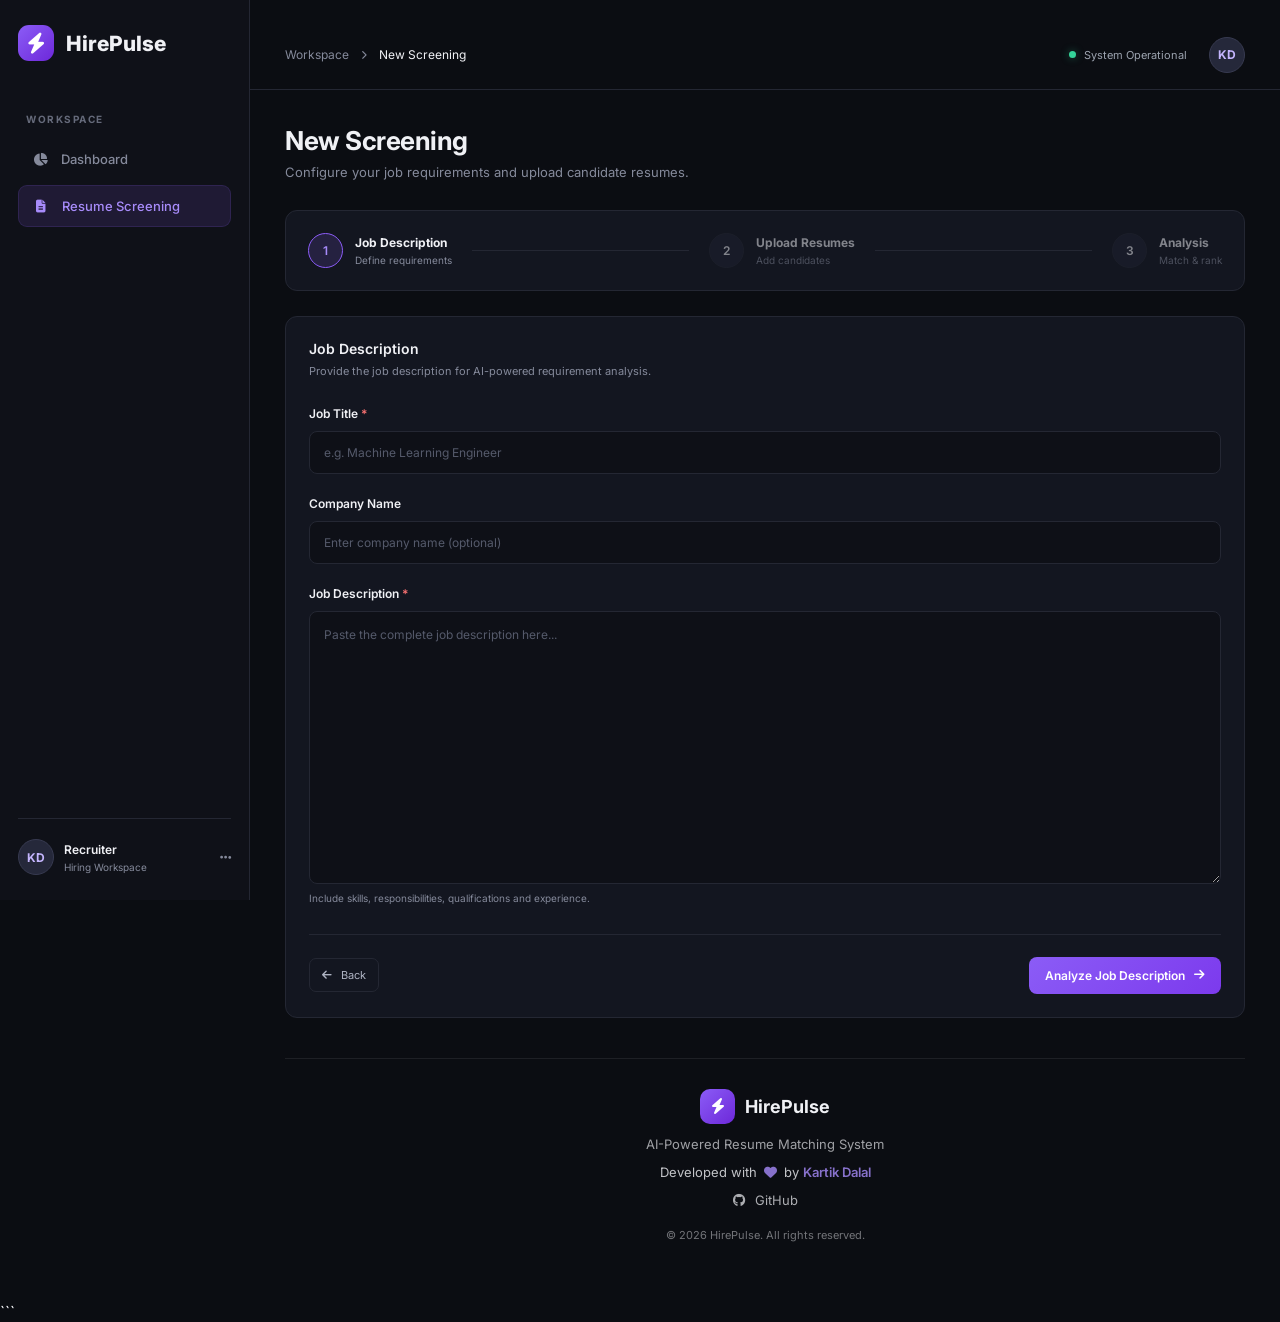
==== frontend/screening.html @ 3beaf6df "Add files via upload" ====
```html
<!DOCTYPE html>
<html lang="en">
<head>
    <meta charset="UTF-8">
    <meta name="viewport" content="width=device-width, initial-scale=1.0">
    <title>New Screening | HirePulse</title>
    <link rel="stylesheet" href="css/style.css">
    <link rel="stylesheet" href="https://cdnjs.cloudflare.com/ajax/libs/font-awesome/6.5.2/css/all.min.css">
</head>
<body>

<div class="app-container">

    <aside class="sidebar">
        <div class="brand">
            <div class="brand-icon"><i class="fa-solid fa-bolt"></i></div>
            <span>HirePulse</span>
        </div>

        <div class="sidebar-label">WORKSPACE</div>

        <nav class="sidebar-nav">
            <a href="index.html" class="nav-item">
                <i class="fa-solid fa-chart-pie"></i><span>Dashboard</span>
            </a>
            <a href="screening.html" class="nav-item active">
                <i class="fa-solid fa-file-lines"></i><span>Resume Screening</span>
            </a>
            <!-- <a href="#" class="nav-item">
                <i class="fa-solid fa-users"></i><span>Candidates</span>
            </a> -->
        </nav>

        <!-- <div class="sidebar-label">SYSTEM</div>

        <nav class="sidebar-nav">
            <a href="#" class="nav-item">
                <i class="fa-solid fa-gear"></i><span>Settings</span>
            </a>
        </nav> -->

        <div class="sidebar-bottom">
            <div class="profile-avatar">KD</div>
            <div class="profile-info">
                <div class="profile-name">Recruiter</div>
                <div class="profile-role">Hiring Workspace</div>
            </div>
            <i class="fa-solid fa-ellipsis"></i>
        </div>
    </aside>

    <main class="main-content">

        <header class="topbar">
            <div class="breadcrumb">
                <a href="index.html">Workspace</a>
                <i class="fa-solid fa-chevron-right"></i>
                <span class="breadcrumb-active">New Screening</span>
            </div>

            <div class="topbar-right">
                <div class="status-indicator">
                    <span class="status-dot"></span>System Operational
                </div>
                <div class="topbar-avatar">KD</div>
            </div>
        </header>

        <section class="dashboard">

            <div class="welcome-section">
                <div>
                    <h1>New Screening</h1>
                    <p>Configure your job requirements and upload candidate resumes.</p>
                </div>
            </div>

            <div class="screening-steps">
                <div class="step active">
                    <div class="step-number">1</div>
                    <div>
                        <strong>Job Description</strong>
                        <small>Define requirements</small>
                    </div>
                </div>

                <div class="step-line"></div>

                <div class="step">
                    <div class="step-number">2</div>
                    <div>
                        <strong>Upload Resumes</strong>
                        <small>Add candidates</small>
                    </div>
                </div>

                <div class="step-line"></div>

                <div class="step">
                    <div class="step-number">3</div>
                    <div>
                        <strong>Analysis</strong>
                        <small>Match & rank</small>
                    </div>
                </div>
            </div>

            <div class="panel screening-form-panel">

                <div class="panel-header">
                    <div>
                        <h3>Job Description</h3>
                        <p>Provide the job description for AI-powered requirement analysis.</p>
                    </div>
                </div>

                <div class="form-group">
                    <label for="jobTitle">Job Title <span>*</span></label>
                    <input type="text" id="jobTitle" placeholder="e.g. Machine Learning Engineer">
                </div>

                <div class="form-group">
                    <label for="companyName">Company Name</label>
                    <input type="text" id="companyName" placeholder="Enter company name (optional)">
                </div>

                <div class="form-group">
                    <label for="jobDescription">Job Description <span>*</span></label>
                    <textarea id="jobDescription" rows="12"
                        placeholder="Paste the complete job description here..."></textarea>
                    <div class="input-footer">
                        <span>Include skills, responsibilities, qualifications and experience.</span>
                    </div>
                </div>

                <div class="form-actions">
                    <a href="index.html" class="secondary-button">
                        <i class="fa-solid fa-arrow-left"></i> Back
                    </a>

                    <button class="primary-button" id="analyzeJDButton">
                        Analyze Job Description
                        <i class="fa-solid fa-arrow-right"></i>
                    </button>
                </div>

            </div>

            <!-- <footer class="footer">
                <span>HirePulse</span>
                <span>AI-Powered Resume Matching System</span>
            </footer> -->

<footer class="hp-footer">

    <div class="hp-footer-divider"></div>

    <div class="hp-footer-content">

        <div class="hp-footer-brand">
            <div class="brand-icon">
                <i class="fa-solid fa-bolt"></i>
            </div>
            <span class="hp-footer-title">HirePulse</span>
        </div>

        <p class="hp-footer-description">
            AI-Powered Resume Matching System
        </p>

        <div class="hp-footer-credit">
            Developed with <i class="fa-solid fa-heart"></i> by
            <a href="https://github.com/kartikdalal19"
               target="_blank"
               rel="noopener noreferrer">Kartik Dalal</a>
        </div>

        <a class="hp-footer-github"
           href="https://github.com/kartikdalal19"
           target="_blank"
           rel="noopener noreferrer">
            <i class="fa-brands fa-github"></i> GitHub
        </a>

        <div class="hp-footer-copyright">
            &copy; 2026 HirePulse. All rights reserved.
        </div>

    </div>

</footer>

        </section>

    </main>
</div>

<script src="js/screening.js"></script>
</body>
</html>
```
---- frontend/css/style.css ----
@import url('https://fonts.googleapis.com/css2?family=Inter:wght@400;500;600;700;800&display=swap');

:root {
    --bg: #0b0d12;
    --sidebar: #0f1118;
    --panel: #131620;
    --panel-hover: #181b26;
    --border: #242733;
    --text: #f0f1f5;
    --muted: #858a9b;
    --accent: #8b5cf6;
    --accent-light: #a78bfa;
}

* {
    margin: 0;
    padding: 0;
    box-sizing: border-box;
}

body {
    background: var(--bg);
    color: var(--text);
    font-family: 'Inter', sans-serif;
    min-height: 100vh;
}

button {
    font-family: inherit;
    cursor: pointer;
}

.app-container {
    display: flex;
    min-height: 100vh;
}

/* Sidebar */

.sidebar {
    width: 250px;
    background: var(--sidebar);
    border-right: 1px solid var(--border);
    display: flex;
    flex-direction: column;
    padding: 25px 18px;
    position: fixed;
    top: 0;
    bottom: 0;
    left: 0;
}

.brand {
    display: flex;
    align-items: center;
    gap: 12px;
    font-size: 21px;
    font-weight: 800;
    margin-bottom: 42px;
}

.brand-icon {
    height: 36px;
    width: 36px;
    border-radius: 11px;
    background: linear-gradient(135deg, #8b5cf6, #6d28d9);
    display: flex;
    align-items: center;
    justify-content: center;
    color: white;
}

.sidebar-label {
    font-size: 10px;
    color: #656a7a;
    font-weight: 700;
    letter-spacing: 1.5px;
    margin: 10px 0 14px 8px;
}

.sidebar-nav {
    display: flex;
    flex-direction: column;
    gap: 6px;
    margin-bottom: 30px;
}

.nav-item {
    text-decoration: none;
    color: var(--muted);
    padding: 12px 13px;
    display: flex;
    align-items: center;
    gap: 12px;
    border-radius: 9px;
    font-size: 13px;
    font-weight: 500;
    transition: 0.2s;
}

.nav-item i {
    width: 18px;
    text-align: center;
}

.nav-item:hover {
    background: var(--panel-hover);
    color: white;
}

.nav-item.active {
    background: rgba(139, 92, 246, 0.13);
    color: var(--accent-light);
    border: 1px solid rgba(139, 92, 246, 0.15);
}

.sidebar-bottom {
    margin-top: auto;
    border-top: 1px solid var(--border);
    padding-top: 20px;
    display: flex;
    align-items: center;
    gap: 10px;
}

.profile-avatar,
.topbar-avatar {
    height: 36px;
    width: 36px;
    background: #25283a;
    color: #c4b5fd;
    border: 1px solid #373a50;
    border-radius: 50%;
    display: flex;
    align-items: center;
    justify-content: center;
    font-size: 12px;
    font-weight: 700;
}

.profile-info {
    flex: 1;
}

.profile-name {
    font-size: 12px;
    font-weight: 600;
}

.profile-role {
    font-size: 10px;
    color: var(--muted);
    margin-top: 4px;
}

.sidebar-bottom > i {
    color: var(--muted);
    font-size: 13px;
}

/* Main */

.main-content {
    margin-left: 250px;
    width: calc(100% - 250px);
}

.topbar {
    height: 70px;
    border-bottom: 1px solid var(--border);
    display: flex;
    justify-content: space-between;
    align-items: center;
    padding: 0 35px;
}

.breadcrumb {
    display: flex;
    align-items: center;
    gap: 12px;
    font-size: 12px;
    color: var(--muted);
}

.breadcrumb i {
    font-size: 9px;
}

.breadcrumb-active {
    color: var(--text);
}

.topbar-right {
    display: flex;
    align-items: center;
    gap: 22px;
}

.status-indicator {
    display: flex;
    align-items: center;
    gap: 8px;
    font-size: 11px;
    color: #9ca3af;
}

.status-dot {
    width: 7px;
    height: 7px;
    background: #34d399;
    border-radius: 50%;
    box-shadow: 0 0 8px rgba(52, 211, 153, 0.4);
}

/* Dashboard */

.dashboard {
    padding: 35px;
    max-width: 1600px;
    margin: auto;
}

.welcome-section {
    display: flex;
    align-items: center;
    justify-content: space-between;
    margin-bottom: 30px;
}

.welcome-section h1 {
    font-size: 26px;
    font-weight: 700;
    letter-spacing: -0.5px;
}

.welcome-section p {
    color: var(--muted);
    font-size: 13px;
    margin-top: 8px;
}

.primary-button {
    border: none;
    background: linear-gradient(135deg, #8b5cf6, #7c3aed);
    color: white;
    padding: 11px 16px;
    border-radius: 8px;
    font-size: 12px;
    font-weight: 600;
    display: flex;
    align-items: center;
    gap: 9px;
    transition: 0.2s;
}

.primary-button:hover {
    transform: translateY(-1px);
    box-shadow: 0 5px 20px rgba(124, 58, 237, 0.2);
}

/* Statistics */

.stats-grid {
    display: grid;
    grid-template-columns: repeat(4, 1fr);
    gap: 18px;
    margin-bottom: 25px;
}

.stat-card {
    background: var(--panel);
    border: 1px solid var(--border);
    border-radius: 12px;
    padding: 21px;
    transition: 0.2s;
}

.stat-card:hover {
    border-color: #393d50;
}

.stat-top {
    display: flex;
    justify-content: space-between;
    align-items: center;
}

.stat-top > span {
    color: var(--muted);
    font-size: 12px;
    font-weight: 500;
}

.stat-card h2 {
    font-size: 27px;
    margin: 22px 0 8px;
    font-weight: 700;
}

.stat-card > p {
    color: #74798a;
    font-size: 10px;
}

.stat-icon {
    width: 35px;
    height: 35px;
    border-radius: 9px;
    display: flex;
    align-items: center;
    justify-content: center;
    font-size: 14px;
}

.purple {
    background: rgba(139, 92, 246, 0.12);
    color: #a78bfa;
}

.blue {
    background: rgba(59, 130, 246, 0.12);
    color: #60a5fa;
}

.green {
    background: rgba(16, 185, 129, 0.12);
    color: #34d399;
}

.orange {
    background: rgba(249, 115, 22, 0.12);
    color: #fb923c;
}

/* Panels */

.content-grid {
    display: grid;
    grid-template-columns: 1.3fr 1fr;
    gap: 18px;
    margin-bottom: 25px;
}

.panel {
    background: var(--panel);
    border: 1px solid var(--border);
    border-radius: 12px;
    padding: 23px;
}

.panel-header {
    display: flex;
    justify-content: space-between;
    align-items: flex-start;
}

.panel-header h3 {
    font-size: 14px;
    font-weight: 600;
}

.panel-header p {
    font-size: 11px;
    color: var(--muted);
    margin-top: 7px;
}

.panel-icon {
    color: #a78bfa;
    background: rgba(139, 92, 246, 0.12);
    height: 36px;
    width: 36px;
    border-radius: 9px;
    display: flex;
    align-items: center;
    justify-content: center;
}

.screening-placeholder {
    text-align: center;
    padding: 35px 20px 15px;
}

.upload-illustration {
    height: 65px;
    width: 65px;
    background: rgba(139, 92, 246, 0.1);
    border: 1px solid rgba(139, 92, 246, 0.2);
    border-radius: 18px;
    margin: 0 auto 20px;
    display: flex;
    align-items: center;
    justify-content: center;
    font-size: 26px;
    color: #a78bfa;
}

.screening-placeholder h4 {
    font-size: 13px;
    margin-bottom: 10px;
}

.screening-placeholder > p {
    color: var(--muted);
    font-size: 11px;
    line-height: 1.8;
    max-width: 330px;
    margin: 0 auto 22px;
}

.screening-placeholder .primary-button {
    margin: auto;
}

.empty-activity {
    display: flex;
    flex-direction: column;
    align-items: center;
    justify-content: center;
    min-height: 235px;
    text-align: center;
}

.empty-icon {
    width: 50px;
    height: 50px;
    background: #1b1e29;
    border-radius: 14px;
    display: flex;
    align-items: center;
    justify-content: center;
    color: #777d8f;
    margin-bottom: 15px;
    font-size: 18px;
}

.empty-activity h4 {
    font-size: 12px;
    margin-bottom: 8px;
}

.empty-activity p {
    font-size: 11px;
    color: var(--muted);
}

/* Candidate Table */

.candidates-panel {
    padding: 23px 0 0;
    overflow: hidden;
}

.candidates-panel .panel-header {
    padding: 0 23px 20px;
}

.secondary-button {
    background: transparent;
    border: 1px solid var(--border);
    color: #aeb3c2;
    padding: 9px 12px;
    border-radius: 7px;
    font-size: 11px;
    display: flex;
    align-items: center;
    gap: 9px;
}

.secondary-button:hover {
    background: var(--panel-hover);
    color: white;
}

.table-wrapper {
    overflow-x: auto;
}

table {
    width: 100%;
    border-collapse: collapse;
    text-align: left;
}

thead {
    background: #171a24;
}

th {
    font-size: 9px;
    color: #7f8495;
    font-weight: 600;
    letter-spacing: 0.8px;
    padding: 14px 20px;
    white-space: nowrap;
}

td {
    padding: 15px 20px;
    border-top: 1px solid var(--border);
    font-size: 12px;
}

.table-empty {
    text-align: center;
    padding: 40px 15px;
    color: #777d8f;
}

.table-empty i {
    font-size: 22px;
    margin-bottom: 12px;
}

.table-empty p {
    font-size: 12px;
    margin-bottom: 6px;
}

.table-empty span {
    font-size: 10px;
}

/* Footer */

.footer {
    display: flex;
    justify-content: space-between;
    padding: 25px 0 5px;
    color: #626778;
    font-size: 10px;
}

/* Responsive */

@media (max-width: 1100px) {
    .stats-grid {
        grid-template-columns: repeat(2, 1fr);
    }

    .content-grid {
        grid-template-columns: 1fr;
    }
}

@media (max-width: 768px) {
    .sidebar {
        width: 70px;
        padding: 22px 10px;
    }

    .brand {
        justify-content: center;
    }

    .brand > span,
    .sidebar-label,
    .nav-item span,
    .profile-info,
    .sidebar-bottom > i {
        display: none;
    }

    .nav-item {
        justify-content: center;
        padding: 13px 8px;
    }

    .sidebar-bottom {
        justify-content: center;
    }

    .main-content {
        margin-left: 70px;
        width: calc(100% - 70px);
    }

    .dashboard {
        padding: 20px;
    }

    .topbar {
        padding: 0 20px;
    }

    .status-indicator {
        display: none;
    }
}

@media (max-width: 500px) {
    .stats-grid {
        grid-template-columns: 1fr;
    }

    .welcome-section {
        align-items: flex-start;
        gap: 15px;
        flex-direction: column;
    }

    .welcome-section h1 {
        font-size: 22px;
    }

    .dashboard {
        padding: 15px;
    }

    .panel {
        padding: 17px;
    }

    .candidates-panel {
        padding: 17px 0 0;
    }

    .candidates-panel .panel-header {
        padding: 0 17px 18px;
    }

    .footer {
        gap: 10px;
        flex-direction: column;
    }
}

/* Screening Page */

.breadcrumb a {
    text-decoration: none;
    color: var(--muted);
}

.breadcrumb a:hover {
    color: var(--accent-light);
}

.screening-steps {
    display: flex;
    align-items: center;
    gap: 20px;
    margin-bottom: 25px;
    padding: 22px;
    background: var(--panel);
    border: 1px solid var(--border);
    border-radius: 12px;
}

.step {
    display: flex;
    align-items: center;
    gap: 12px;
    opacity: 0.5;
}

.step.active {
    opacity: 1;
}

.step-number {
    height: 35px;
    width: 35px;
    border-radius: 50%;
    display: flex;
    align-items: center;
    justify-content: center;
    background: #1d2030;
    border: 1px solid var(--border);
    font-size: 12px;
    font-weight: 600;
}

.step.active .step-number {
    background: rgba(139, 92, 246, 0.15);
    border-color: var(--accent);
    color: var(--accent-light);
}

.step strong {
    display: block;
    font-size: 12px;
}

.step small {
    display: block;
    color: var(--muted);
    font-size: 10px;
    margin-top: 4px;
}

.step-line {
    height: 1px;
    flex: 1;
    background: var(--border);
}

.screening-form-panel {
    max-width: 100%;
}

.screening-form-panel .panel-header {
    margin-bottom: 28px;
}

.form-group {
    margin-bottom: 22px;
}

.form-group label {
    display: block;
    font-size: 12px;
    font-weight: 600;
    margin-bottom: 10px;
}

.form-group label span {
    color: #f87171;
}

.form-group input,
.form-group textarea {
    width: 100%;
    background: #0e1017;
    border: 1px solid var(--border);
    color: var(--text);
    border-radius: 8px;
    padding: 13px 14px;
    font-family: inherit;
    font-size: 12px;
    outline: none;
    transition: 0.2s;
}

.form-group input:focus,
.form-group textarea:focus {
    border-color: var(--accent);
    box-shadow: 0 0 0 3px rgba(139, 92, 246, 0.08);
}

.form-group input::placeholder,
.form-group textarea::placeholder {
    color: #555a6b;
}

.form-group textarea {
    resize: vertical;
    line-height: 1.7;
    min-height: 220px;
}

.input-footer {
    display: flex;
    justify-content: space-between;
    margin-top: 8px;
    color: var(--muted);
    font-size: 10px;
}

.form-actions {
    display: flex;
    justify-content: space-between;
    align-items: center;
    margin-top: 30px;
    padding-top: 22px;
    border-top: 1px solid var(--border);
}

.form-actions a {
    text-decoration: none;
}

@media (max-width: 768px) {
    .screening-steps {
        gap: 10px;
        padding: 15px;
    }

    .step {
        gap: 7px;
    }

    .step strong {
        font-size: 10px;
    }

    .step small {
        display: none;
    }

    .step-number {
        height: 30px;
        width: 30px;
        flex-shrink: 0;
    }
}

@media (max-width: 500px) {
    .screening-steps {
        gap: 5px;
    }

    .step-line {
        min-width: 10px;
    }

    .form-actions {
        gap: 12px;
    }
}


/* Resume Upload Page */

.step.completed {
    opacity: 1;
}

.step.completed .step-number {
    background: rgba(16, 185, 129, 0.12);
    border-color: rgba(16, 185, 129, 0.3);
    color: #34d399;
}

.upload-panel .panel-header {
    margin-bottom: 25px;
}

.drop-zone {
    border: 1px dashed #45465b;
    background: #10121a;
    border-radius: 12px;
    padding: 45px 20px;
    text-align: center;
    transition: 0.2s;
}

.drop-zone.drag-active {
    border-color: var(--accent);
    background: rgba(139, 92, 246, 0.08);
}

.drop-icon {
    height: 65px;
    width: 65px;
    border-radius: 18px;
    margin: 0 auto 18px;
    background: rgba(139, 92, 246, 0.12);
    color: #a78bfa;
    display: flex;
    align-items: center;
    justify-content: center;
    font-size: 26px;
}

.drop-zone h3 {
    font-size: 15px;
    margin-bottom: 9px;
}

.drop-zone > p {
    color: var(--muted);
    font-size: 12px;
    margin-bottom: 20px;
}

.browse-button {
    margin: 0 auto;
    background: #1b1e29;
    border-color: #333647;
    color: #e5e7eb;
}

.browse-button:hover {
    border-color: var(--accent);
}

.file-format-info {
    display: flex;
    justify-content: center;
    align-items: center;
    gap: 18px;
    margin-top: 25px;
    color: #777d8f;
    font-size: 10px;
}

.file-format-info i {
    margin-right: 5px;
}

.file-format-info .fa-file-pdf {
    color: #f87171;
}

.file-format-info .fa-file-word {
    color: #60a5fa;
}

.file-list-section {
    margin-top: 25px;
}

.file-list-header {
    display: flex;
    justify-content: space-between;
    align-items: center;
    margin-bottom: 15px;
}

.file-list-header h4 {
    font-size: 13px;
}

#fileCount {
    display: inline-flex;
    align-items: center;
    justify-content: center;
    min-width: 23px;
    height: 23px;
    padding: 0 6px;
    border-radius: 20px;
    background: rgba(139, 92, 246, 0.15);
    color: #a78bfa;
    margin-left: 7px;
    font-size: 10px;
}

.text-button {
    background: transparent;
    border: none;
    color: #f87171;
    font-size: 11px;
}

.text-button:hover {
    color: #fca5a5;
}

.file-list {
    display: flex;
    flex-direction: column;
    gap: 10px;
}

.file-item {
    display: flex;
    align-items: center;
    gap: 13px;
    padding: 13px;
    background: #10121a;
    border: 1px solid var(--border);
    border-radius: 9px;
}

.file-icon {
    height: 40px;
    width: 40px;
    border-radius: 9px;
    display: flex;
    align-items: center;
    justify-content: center;
    flex-shrink: 0;
    font-size: 16px;
}

.file-icon.pdf {
    background: rgba(248, 113, 113, 0.1);
    color: #f87171;
}

.file-icon.docx {
    background: rgba(96, 165, 250, 0.1);
    color: #60a5fa;
}

.file-info {
    flex: 1;
    min-width: 0;
}

.file-name {
    font-size: 12px;
    font-weight: 500;
    overflow-wrap: anywhere;
}

.file-size {
    font-size: 10px;
    color: var(--muted);
    margin-top: 5px;
}

.file-valid {
    font-size: 10px;
    color: #34d399;
    margin-top: 5px;
}

.remove-file-btn {
    border: none;
    background: transparent;
    color: #777d8f;
    font-size: 13px;
    padding: 8px;
}

.remove-file-btn:hover {
    color: #f87171;
}

.upload-summary {
    margin-top: 25px;
    padding: 14px;
    background: rgba(59, 130, 246, 0.06);
    border: 1px solid rgba(59, 130, 246, 0.12);
    border-radius: 8px;
}

.upload-summary-info {
    display: flex;
    align-items: flex-start;
    gap: 10px;
    color: #93a4c3;
    font-size: 11px;
    line-height: 1.7;
}

.upload-summary-info i {
    color: #60a5fa;
    margin-top: 2px;
}

.primary-button:disabled {
    opacity: 0.4;
    cursor: not-allowed;
    transform: none;
    box-shadow: none;
}

@media (max-width: 500px) {
    .drop-zone {
        padding: 30px 12px;
    }

    .file-format-info {
        flex-wrap: wrap;
        gap: 10px;
    }

    .file-item {
        gap: 8px;
        padding: 10px;
    }
}

/* ================================
   CANDIDATE ANALYSIS MODAL
================================ */

.candidate-modal {
    position: fixed;
    inset: 0;
    z-index: 1000;
    background: rgba(0, 0, 0, 0.75);
    backdrop-filter: blur(6px);
    display: flex;
    justify-content: center;
    align-items: center;
    padding: 24px;
}

.candidate-modal.hidden {
    display: none;
}

.candidate-modal-content {
    width: 100%;
    max-width: 1100px;
    max-height: 90vh;
    overflow-y: auto;
    background: #15151f;
    border: 1px solid #2b2b3d;
    border-radius: 16px;
    padding: 28px;
    color: #f1f1f5;
}

.candidate-modal-header {
    display: flex;
    justify-content: space-between;
    align-items: center;
    border-bottom: 1px solid #2b2b3d;
    padding-bottom: 20px;
    margin-bottom: 24px;
}

.candidate-modal-header h2 {
    margin: 0;
    font-size: 24px;
}

.candidate-modal-header p {
    color: #9b9bb0;
    margin: 8px 0 0;
    font-size: 14px;
}

.modal-close-btn {
    background: transparent;
    border: none;
    color: #a5a5b8;
    font-size: 32px;
    cursor: pointer;
    line-height: 1;
}

.modal-close-btn:hover {
    color: #ffffff;
}

@media (max-width: 768px) {
    .candidate-modal {
        padding: 10px;
    }

    .candidate-modal-content {
        padding: 18px;
        max-height: 95vh;
    }
}



/* ================================
   CANDIDATE PROFILE
================================ */

.candidate-profile-section {
    display: flex;
    flex-direction: column;
    gap: 24px;
}

.candidate-profile-top {
    display: flex;
    align-items: center;
    gap: 18px;
}

.candidate-avatar {
    width: 65px;
    height: 65px;
    border-radius: 50%;
    background: #28243f;
    color: #a78bfa;
    display: flex;
    align-items: center;
    justify-content: center;
    font-size: 26px;
    flex-shrink: 0;
}

.candidate-profile-top h2 {
    margin: 0;
    font-size: 22px;
}

.candidate-professional-title {
    color: #a5a5b8;
    margin: 8px 0 0;
}

.candidate-contact-grid {
    display: grid;
    grid-template-columns: repeat(2, minmax(0, 1fr));
    gap: 14px;
    padding: 20px;
    background: #1c1c29;
    border: 1px solid #2b2b3d;
    border-radius: 12px;
}

.candidate-contact-item {
    display: flex;
    align-items: center;
    gap: 10px;
    color: #c5c5d3;
    font-size: 14px;
    min-width: 0;
    overflow-wrap: anywhere;
}

.candidate-contact-item i {
    color: #a78bfa;
    width: 18px;
    flex-shrink: 0;
}

.candidate-profile-section-inner {
    background: #1c1c29;
    border: 1px solid #2b2b3d;
    border-radius: 12px;
    padding: 22px;
}

.candidate-profile-section-inner h3 {
    margin: 0 0 16px;
    font-size: 17px;
}

.candidate-profile-section-inner h3 i {
    color: #a78bfa;
    margin-right: 8px;
}

.candidate-summary {
    color: #bdbdce;
    font-size: 14px;
    line-height: 1.8;
    margin: 0;
}

.candidate-education-list {
    display: flex;
    flex-direction: column;
    gap: 16px;
}

.profile-education-item {
    padding: 16px;
    border-left: 3px solid #8b5cf6;
    background: #242435;
    border-radius: 8px;
}

.profile-education-item strong {
    font-size: 15px;
}

.profile-education-item p {
    margin: 8px 0 0;
    color: #a5a5b8;
    font-size: 14px;
}

@media (max-width: 600px) {

    .candidate-contact-grid {
        grid-template-columns: 1fr;
    }

    .candidate-profile-top h2 {
        font-size: 18px;
    }
}





/* ================================
   CANDIDATE SCORE BREAKDOWN
================================ */

.candidate-score-section {
    display: flex;
    flex-direction: column;
    gap: 24px;
    margin-top: 28px;
}

.overall-score-card {
    background: #211c35;
    border: 1px solid #40335f;
    border-radius: 14px;
    padding: 24px;
    display: flex;
    justify-content: space-between;
    align-items: center;
    gap: 20px;
}

.overall-score-card h3 {
    margin: 0;
    font-size: 20px;
}

.overall-score-card p {
    margin: 8px 0 0;
    color: #a5a5b8;
    font-size: 14px;
}

.overall-score-value {
    font-size: 32px;
    font-weight: 700;
    color: #a78bfa;
    white-space: nowrap;
}

.score-breakdown-container h3 {
    margin: 0 0 18px;
    font-size: 18px;
}

.score-components-grid {
    display: grid;
    grid-template-columns: repeat(2, minmax(0, 1fr));
    gap: 16px;
}

.score-component-card {
    background: #1c1c29;
    border: 1px solid #2b2b3d;
    border-radius: 12px;
    padding: 20px;
}

.score-component-header {
    display: flex;
    justify-content: space-between;
    align-items: center;
    gap: 12px;
    margin-bottom: 14px;
}

.score-component-name {
    font-size: 14px;
    font-weight: 600;
}

.score-component-value {
    color: #a78bfa;
    font-weight: 700;
}

.score-progress-track {
    height: 8px;
    background: #303041;
    border-radius: 20px;
    overflow: hidden;
}

.score-progress-fill {
    height: 100%;
    background: linear-gradient(90deg, #7c3aed, #a78bfa);
    border-radius: 20px;
    transition: width 0.5s ease;
}

.score-component-footer {
    display: flex;
    justify-content: space-between;
    gap: 10px;
    margin-top: 12px;
    font-size: 12px;
    color: #9b9bb0;
}

@media (max-width: 700px) {

    .score-components-grid {
        grid-template-columns: 1fr;
    }

    .overall-score-card {
        flex-direction: column;
        align-items: flex-start;
    }
}



/* ================================
   SKILLS ANALYSIS
================================ */

.candidate-skills-analysis {
    margin-top: 28px;
    display: flex;
    flex-direction: column;
    gap: 24px;
}

.skills-analysis-main-title {
    font-size: 20px;
    margin: 0;
}

.skills-analysis-main-title i {
    color: #a78bfa;
    margin-right: 8px;
}

.skill-category-section {
    background: #1c1c29;
    border: 1px solid #2b2b3d;
    border-radius: 12px;
    padding: 22px;
}

.skill-category-section > h3 {
    margin: 0 0 20px;
    font-size: 17px;
}

.skills-analysis-columns {
    display: grid;
    grid-template-columns: repeat(2, minmax(0, 1fr));
    gap: 20px;
}

.skills-column > h4 {
    font-size: 14px;
    margin: 0 0 14px;
}

.skills-column > h4 i {
    margin-right: 7px;
}

.skills-column:first-child > h4 i {
    color: #34d399;
}

.skill-analysis-item {
    padding: 14px;
    background: #242435;
    border: 1px solid #303045;
    border-radius: 10px;
    margin-bottom: 12px;
}

.skill-analysis-header {
    display: flex;
    justify-content: space-between;
    align-items: center;
    flex-wrap: wrap;
    gap: 10px;
}

.skill-analysis-name {
    font-weight: 600;
    font-size: 14px;
}

.skill-status-badge {
    font-size: 11px;
    padding: 5px 9px;
    border-radius: 20px;
    font-weight: 600;
}

.skill-status-badge.matched {
    background: rgba(52, 211, 153, 0.12);
    color: #34d399;
}

.skill-status-badge.missing {
    background: rgba(251, 191, 36, 0.12);
    color: #fbbf24;
}

.skill-evidence {
    margin-top: 12px;
    padding: 12px;
    background: #191925;
    border-radius: 8px;
}

.skill-evidence-label {
    font-size: 11px;
    color: #a78bfa;
    font-weight: 600;
    text-transform: uppercase;
    letter-spacing: 0.5px;
}

.skill-evidence p {
    font-size: 13px;
    line-height: 1.7;
    color: #bdbdce;
    margin: 8px 0 0;
    overflow-wrap: anywhere;
}

.skill-method {
    font-size: 12px;
    color: #9b9bb0;
    margin: 10px 0 0;
}

.skill-empty {
    font-size: 13px;
    color: #9b9bb0;
}

.skills-disclaimer {
    color: #9b9bb0;
    font-size: 12px;
    line-height: 1.7;
    margin: 0;
}

@media (max-width: 700px) {

    .skills-analysis-columns {
        grid-template-columns: 1fr;
    }

}







/* ================================
   RESPONSIBILITIES ANALYSIS
================================ */

.responsibility-analysis-section {
    margin-top: 28px;
    display: flex;
    flex-direction: column;
    gap: 22px;
}

.responsibility-main-title {
    font-size: 20px;
    margin: 0;
}

.responsibility-main-title i {
    color: #a78bfa;
    margin-right: 8px;
}

.responsibility-category {
    background: #1c1c29;
    border: 1px solid #2b2b3d;
    border-radius: 12px;
    padding: 22px;
}

.responsibility-category > h4 {
    margin: 0 0 18px;
    font-size: 15px;
}

.responsibility-category:nth-of-type(2) > h4 i {
    color: #34d399;
}

.responsibility-category:nth-of-type(3) > h4 i {
    color: #fbbf24;
}

.responsibility-category:nth-of-type(4) > h4 i {
    color: #f87171;
}

.responsibility-category > h4 i {
    margin-right: 8px;
}

.responsibility-item {
    padding: 16px;
    background: #242435;
    border: 1px solid #303045;
    border-radius: 10px;
    margin-bottom: 12px;
}

.responsibility-item:last-child {
    margin-bottom: 0;
}

.responsibility-item-header {
    display: flex;
    justify-content: space-between;
    align-items: flex-start;
    gap: 12px;
    flex-wrap: wrap;
}

.responsibility-item-header strong {
    font-size: 14px;
    line-height: 1.7;
}

.responsibility-status {
    font-size: 11px;
    padding: 5px 9px;
    border-radius: 20px;
    font-weight: 600;
    white-space: nowrap;
}

.responsibility-status.fully-matched {
    color: #34d399;
    background: rgba(52, 211, 153, 0.12);
}

.responsibility-status.partially-matched {
    color: #fbbf24;
    background: rgba(251, 191, 36, 0.12);
}

.responsibility-status.not-found {
    color: #f87171;
    background: rgba(248, 113, 113, 0.12);
}

.responsibility-evidence {
    margin-top: 14px;
    padding: 14px;
    background: #191925;
    border-radius: 8px;
}

.responsibility-evidence span {
    font-size: 11px;
    color: #a78bfa;
    text-transform: uppercase;
    font-weight: 600;
    letter-spacing: 0.5px;
}

.responsibility-evidence p {
    margin: 8px 0 0;
    font-size: 13px;
    line-height: 1.7;
    color: #bdbdce;
    overflow-wrap: anywhere;
}

.responsibility-empty {
    color: #9b9bb0;
    font-size: 13px;
}

.responsibility-disclaimer {
    font-size: 12px;
    line-height: 1.7;
    color: #9b9bb0;
    margin: 0;
}






/* Experience Analysis */

.candidate-experience-section {
    margin-top: 30px;
}

.analysis-section-heading {
    margin-bottom: 20px;
}

.analysis-section-heading h3 {
    font-size: 19px;
    margin-bottom: 8px;
}

.analysis-section-heading p {
    color: #9b9bb0;
    font-size: 13px;
}

.experience-summary-card {
    display: grid;
    grid-template-columns: repeat(3, 1fr);
    gap: 16px;
    margin-bottom: 20px;
}

.experience-summary-card > div {
    background: #1d1d2a;
    border: 1px solid #303044;
    border-radius: 12px;
    padding: 20px;
}

.experience-summary-label {
    color: #a5a5b8;
    font-size: 12px;
}

.experience-summary-card h2 {
    font-size: 23px;
    margin: 12px 0 0;
    color: #ffffff;
}

.experience-evaluation-reason {
    background: #1d1d2a;
    border: 1px solid #303044;
    border-radius: 12px;
    padding: 18px;
    margin-bottom: 20px;
}

.experience-evaluation-reason strong {
    color: #c4b5fd;
}

.experience-evaluation-reason p {
    color: #b9b9cb;
    line-height: 1.7;
    font-size: 14px;
    margin-top: 10px;
}

.experience-records-container {
    display: flex;
    flex-direction: column;
    gap: 18px;
}

.experience-record-card {
    background: #1a1a26;
    border: 1px solid #303044;
    border-radius: 14px;
    padding: 22px;
}

.experience-record-header {
    display: flex;
    justify-content: space-between;
    align-items: flex-start;
    gap: 12px;
}

.experience-record-header h4 {
    font-size: 17px;
    margin: 0 0 6px;
}

.experience-record-header p {
    color: #a5a5b8;
    font-size: 14px;
    margin: 0;
}

.experience-relevance-badge {
    padding: 7px 12px;
    border-radius: 20px;
    font-size: 12px;
    text-transform: capitalize;
    white-space: nowrap;
    background: #303044;
    color: #c4b5fd;
}

.experience-relevance-badge.fully_relevant {
    background: rgba(34, 197, 94, 0.12);
    color: #4ade80;
}

.experience-relevance-badge.partially_relevant {
    background: rgba(245, 158, 11, 0.12);
    color: #fbbf24;
}

.experience-relevance-badge.not_relevant {
    background: rgba(239, 68, 68, 0.12);
    color: #f87171;
}

.experience-record-meta {
    display: flex;
    flex-wrap: wrap;
    gap: 16px;
    margin: 20px 0;
    color: #a5a5b8;
    font-size: 13px;
}

.experience-record-meta i {
    color: #a78bfa;
    margin-right: 5px;
}

.experience-duration-comparison {
    display: grid;
    grid-template-columns: 1fr 1fr;
    gap: 14px;
}

.experience-duration-comparison > div {
    background: #222233;
    padding: 16px;
    border-radius: 10px;
}

.experience-duration-comparison span {
    display: block;
    color: #a5a5b8;
    font-size: 12px;
    margin-bottom: 8px;
}

.experience-duration-comparison strong {
    font-size: 17px;
    color: #ffffff;
}

.experience-relevance-reason,
.experience-evidence {
    margin-top: 20px;
    padding-top: 18px;
    border-top: 1px solid #303044;
}

.experience-relevance-reason strong,
.experience-evidence strong {
    font-size: 14px;
    color: #c4b5fd;
}

.experience-relevance-reason p,
.experience-evidence p {
    font-size: 13px;
    color: #b9b9cb;
    line-height: 1.8;
    margin-top: 10px;
    overflow-wrap: anywhere;
}

.experience-empty-state {
    padding: 20px;
    text-align: center;
    color: #a5a5b8;
    background: #1d1d2a;
    border-radius: 12px;
}

.experience-missing-section {
    margin-top: 20px;
}

.experience-missing-section h4 {
    color: #fbbf24;
    margin-bottom: 12px;
}

.experience-missing-item {
    padding: 12px;
    margin-bottom: 10px;
    background: #1d1d2a;
    border-radius: 8px;
    color: #b9b9cb;
}

.experience-disclaimer {
    margin-top: 20px;
    padding: 14px;
    background: #222233;
    border-radius: 10px;
    font-size: 12px;
    line-height: 1.7;
    color: #a5a5b8;
}

@media (max-width: 768px) {
    .experience-summary-card {
        grid-template-columns: 1fr;
    }

    .experience-record-header {
        flex-direction: column;
    }

    .experience-record-meta {
        flex-direction: column;
        gap: 10px;
    }

    .experience-duration-comparison {
        grid-template-columns: 1fr;
    }
}


/* ================================
   HIREPULSE HOME PAGE
================================ */

/* Homepage feature sections */
#features,
#workflow {
    margin-top: 30px;
}

#features .panel-header,
#workflow .panel-header {
    margin-bottom: 18px;
}

#features .content-grid,
#workflow .content-grid {
    grid-template-columns: repeat(2, minmax(0, 1fr));
}

#features .panel,
#workflow .panel {
    padding: 24px;
    transition: transform 0.2s ease, border-color 0.2s ease;
}

#features .panel:hover,
#workflow .panel:hover {
    transform: translateY(-3px);
}

#features .panel h3,
#workflow .panel h3 {
    margin: 18px 0 10px;
}

#features .panel p,
#workflow .panel p {
    line-height: 1.7;
    font-size: 14px;
    opacity: 0.75;
}

/* Feature/workflow icons */
#features .panel-icon,
#workflow .panel-icon {
    width: 48px;
    height: 48px;
    display: flex;
    align-items: center;
    justify-content: center;
    border-radius: 12px;
    font-size: 20px;
}

/* Homepage hero */
.dashboard > .screening-panel {
    margin-top: 25px;
}

.dashboard > .screening-panel .screening-placeholder {
    padding: 55px 25px;
}

.dashboard > .screening-panel .screening-placeholder h2 {
    margin-bottom: 15px;
}

.dashboard > .screening-panel .screening-placeholder p {
    max-width: 650px;
    margin: 0 auto 25px;
    line-height: 1.8;
}

/* Ranking preview */
.dashboard > .candidates-panel {
    margin-top: 30px;
}

.dashboard > .candidates-panel table td {
    padding: 18px 15px;
}

.dashboard > .candidates-panel table td strong {
    color: #a78bfa;
}

/* Homepage CTA */
.dashboard > .screening-panel:last-of-type {
    margin-top: 30px;
}

/* Homepage responsive */
@media (max-width: 768px) {

    #features .content-grid,
    #workflow .content-grid {
        grid-template-columns: 1fr;
    }

    #features .panel,
    #workflow .panel {
        padding: 20px;
    }

    .dashboard > .screening-panel .screening-placeholder {
        padding: 35px 18px;
    }
}




/* ================================
   HIREPULSE DEVELOPER FOOTER
================================ */

.hp-footer {
    width: 100%;
    margin-top: 40px;
    padding: 0 0 25px;
}

.hp-footer-divider {
    width: 100%;
    height: 1px;
    background: rgba(255, 255, 255, 0.08);
    margin-bottom: 30px;
}

.hp-footer-content {
    display: flex;
    flex-direction: column;
    align-items: center;
    text-align: center;
    gap: 12px;
}

.hp-footer-brand {
    display: flex;
    align-items: center;
    justify-content: center;
    gap: 10px;
}

.hp-footer-brand .brand-icon {
    width: 35px;
    height: 35px;
    display: flex;
    align-items: center;
    justify-content: center;
    border-radius: 10px;
}

.hp-footer-title {
    font-size: 18px;
    font-weight: 700;
}

.hp-footer-description {
    font-size: 13px;
    opacity: 0.65;
    margin: 0;
}

.hp-footer-credit {
    font-size: 13px;
    opacity: 0.8;
}

.hp-footer-credit .fa-heart {
    color: #a78bfa;
    margin: 0 3px;
}

.hp-footer-credit a {
    color: #a78bfa;
    font-weight: 600;
    text-decoration: none;
}

.hp-footer-credit a:hover {
    text-decoration: underline;
}

.hp-footer-github {
    font-size: 13px;
    color: inherit;
    opacity: 0.7;
    text-decoration: none;
    transition: 0.2s ease;
}

.hp-footer-github:hover {
    opacity: 1;
    color: #a78bfa;
}

.hp-footer-github i {
    margin-right: 5px;
}

.hp-footer-copyright {
    font-size: 11px;
    opacity: 0.45;
    margin-top: 8px;
}

@media (max-width: 768px) {
    .hp-footer {
        padding-bottom: 20px;
    }

    .hp-footer-description,
    .hp-footer-credit,
    .hp-footer-github {
        font-size: 12px;
    }
}
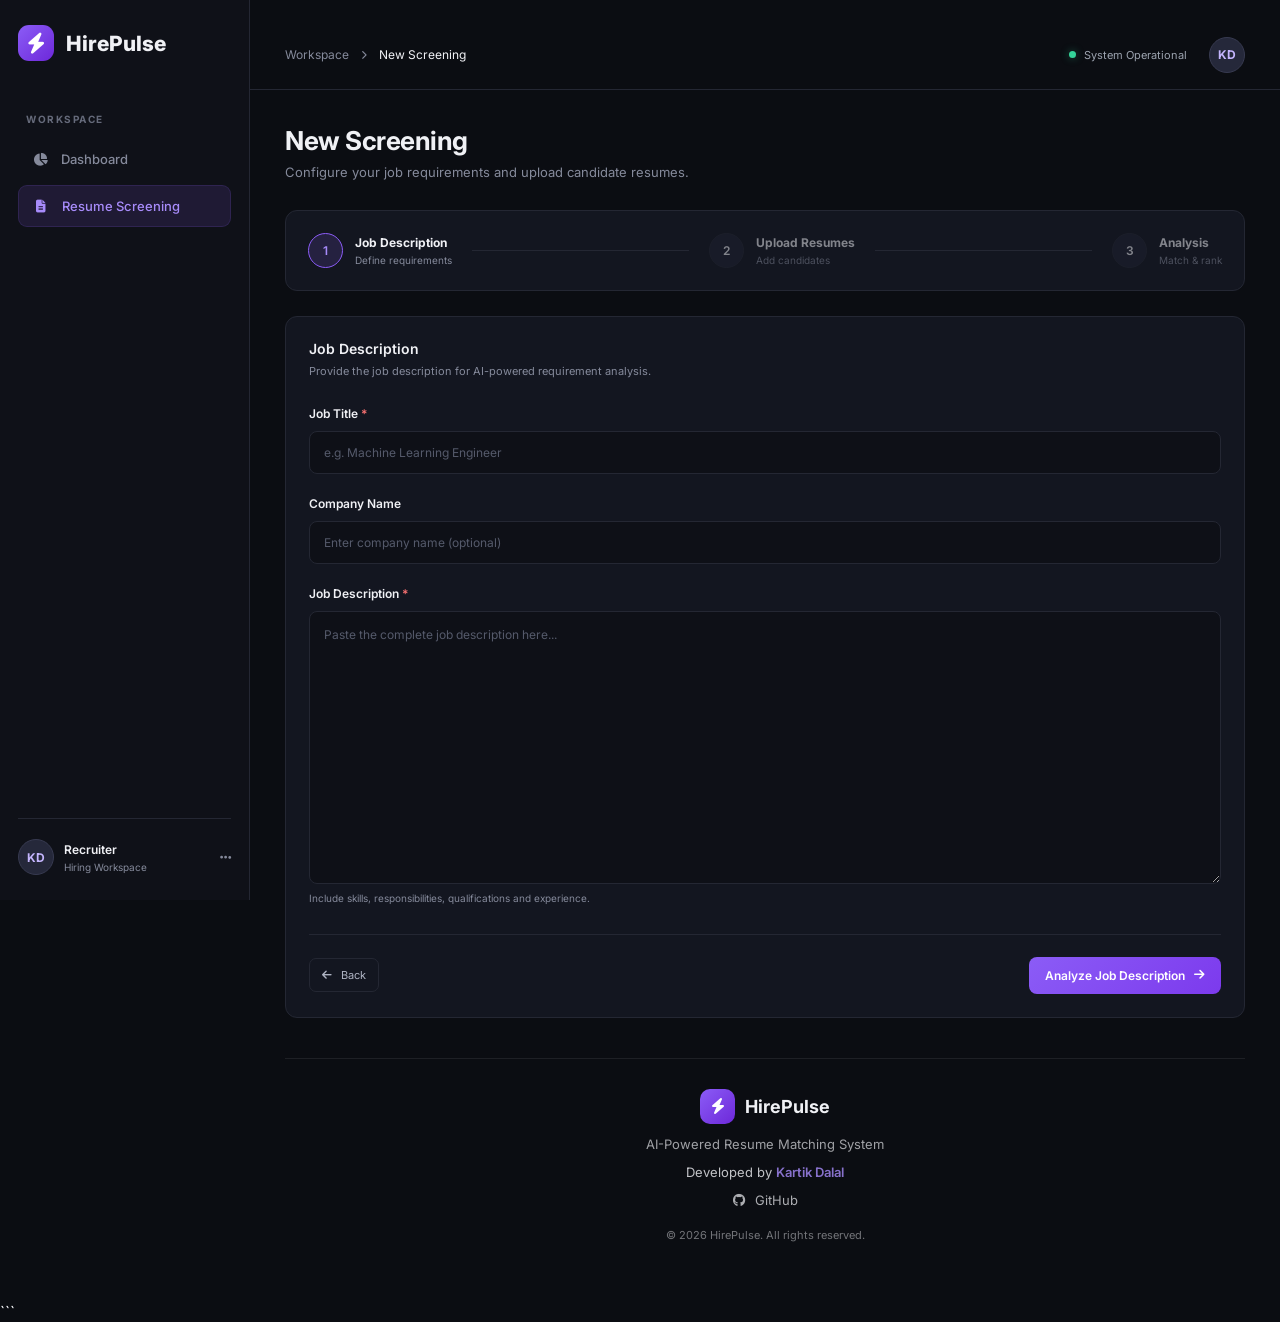
==== commit 7c88b7c5: "Update screening.html" ====
--- a/frontend/screening.html
+++ b/frontend/screening.html
@@ -170,7 +170,7 @@
         </p>
 
         <div class="hp-footer-credit">
-            Developed with <i class="fa-solid fa-heart"></i> by
+            Developed by
             <a href="https://github.com/kartikdalal19"
                target="_blank"
                rel="noopener noreferrer">Kartik Dalal</a>
@@ -199,4 +199,4 @@
 <script src="js/screening.js"></script>
 </body>
 </html>
-```+```
